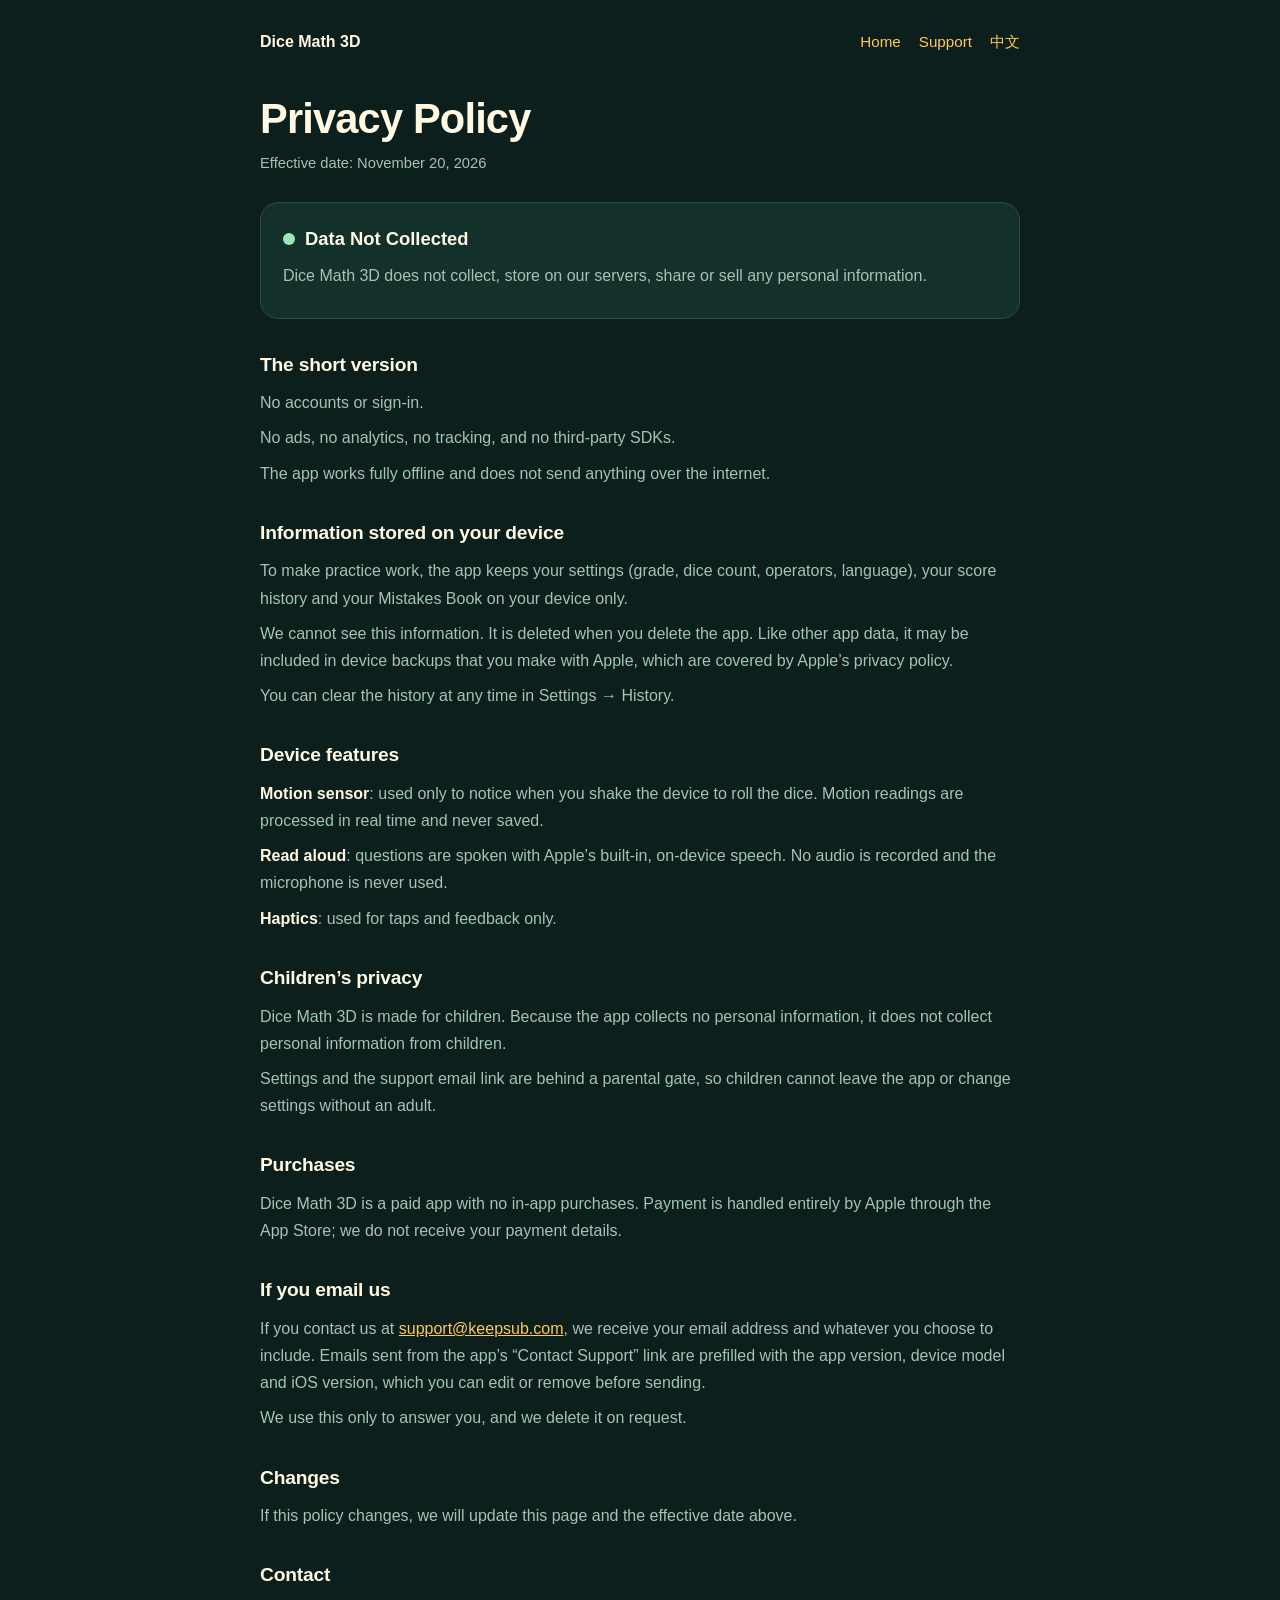
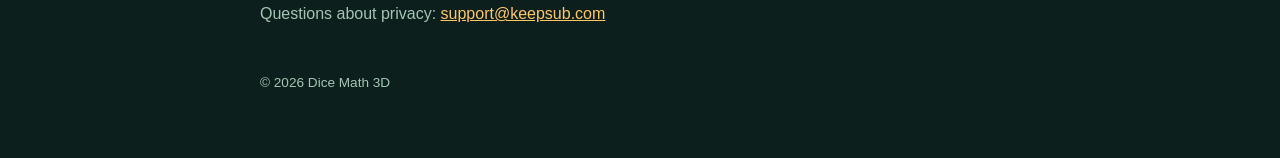
==== privacy.html @ 8037a476 "feat: add privacy policy (EN/zh) and link it from all pages Co-Authored-By: Claude Opus 5.5 <noreply" ====
<!DOCTYPE html>
<html lang="en">
<head>
<meta charset="UTF-8">
<meta name="viewport" content="width=device-width, initial-scale=1.0">
<title>Privacy Policy - Dice Math 3D</title>
<link rel="icon" href="app-icon.png">
<style>
:root { --bg:#0d1f1c;--text:#fff8e2;--muted:#a3c4b3;--accent:#ffc761;--card:#14302b;--border:#2e4a42;--ok:#9be6ba; }
* { box-sizing: border-box; margin: 0; padding: 0; }
body { font-family: -apple-system, BlinkMacSystemFont, "SF Pro Text", "Segoe UI", Roboto, "PingFang SC", sans-serif;
  background: var(--bg); color: var(--text); line-height: 1.7; padding: 28px 16px 64px; }
.wrap { max-width: 760px; margin: 0 auto; }
header { display: flex; justify-content: space-between; align-items: center; flex-wrap: wrap; gap: 12px; margin-bottom: 40px; }
nav a { color: var(--accent); text-decoration: none; margin-left: 18px; font-size: .95rem; }
nav a:first-child { margin-left: 0; }
h1 { font-size: clamp(2rem, 6vw, 2.6rem); letter-spacing: -0.02em; line-height: 1.15; margin-bottom: 6px; }
.date { color: var(--muted); font-size: .92rem; }
.label { background: var(--card); border: 1px solid var(--border); border-radius: 18px; padding: 20px 22px; margin: 26px 0 8px; }
.badge { display: flex; align-items: center; gap: 10px; font-weight: 700; font-size: 1.15rem; }
.dot { width: 12px; height: 12px; border-radius: 50%; background: var(--ok); flex-shrink: 0; }
h2 { font-size: 1.2rem; margin: 30px 0 8px; letter-spacing: -0.01em; }
p { color: var(--muted); margin: 8px 0; }
p strong { color: var(--text); }
a { color: var(--accent); }
footer { margin-top: 44px; color: var(--muted); font-size: .85rem; }
</style>
</head>
<body>
<div class="wrap">
<header><strong>Dice Math 3D</strong><nav><a href="index.html">Home</a><a href="support.html">Support</a><a href="privacy_zh.html">中文</a></nav></header>
<h1>Privacy Policy</h1>
<p class="date">Effective date: November 20, 2026</p>
<div class="label"><div class="badge"><span class="dot"></span>Data Not Collected</div><p>Dice Math 3D does not collect, store on our servers, share or sell any personal information.</p></div>
<h2>The short version</h2><p>No accounts or sign-in.</p><p>No ads, no analytics, no tracking, and no third-party SDKs.</p><p>The app works fully offline and does not send anything over the internet.</p><h2>Information stored on your device</h2><p>To make practice work, the app keeps your settings (grade, dice count, operators, language), your score history and your Mistakes Book on your device only.</p><p>We cannot see this information. It is deleted when you delete the app. Like other app data, it may be included in device backups that you make with Apple, which are covered by Apple’s privacy policy.</p><p>You can clear the history at any time in Settings → History.</p><h2>Device features</h2><p><strong>Motion sensor</strong>: used only to notice when you shake the device to roll the dice. Motion readings are processed in real time and never saved.</p><p><strong>Read aloud</strong>: questions are spoken with Apple’s built-in, on-device speech. No audio is recorded and the microphone is never used.</p><p><strong>Haptics</strong>: used for taps and feedback only.</p><h2>Children’s privacy</h2><p>Dice Math 3D is made for children. Because the app collects no personal information, it does not collect personal information from children.</p><p>Settings and the support email link are behind a parental gate, so children cannot leave the app or change settings without an adult.</p><h2>Purchases</h2><p>Dice Math 3D is a paid app with no in-app purchases. Payment is handled entirely by Apple through the App Store; we do not receive your payment details.</p><h2>If you email us</h2><p>If you contact us at <a href="mailto:support@keepsub.com">support@keepsub.com</a>, we receive your email address and whatever you choose to include. Emails sent from the app’s “Contact Support” link are prefilled with the app version, device model and iOS version, which you can edit or remove before sending.</p><p>We use this only to answer you, and we delete it on request.</p><h2>Changes</h2><p>If this policy changes, we will update this page and the effective date above.</p><h2>Contact</h2><p>Questions about privacy: <a href="mailto:support@keepsub.com">support@keepsub.com</a></p>
<footer>© 2026 Dice Math 3D</footer>
</div>
</body>
</html>
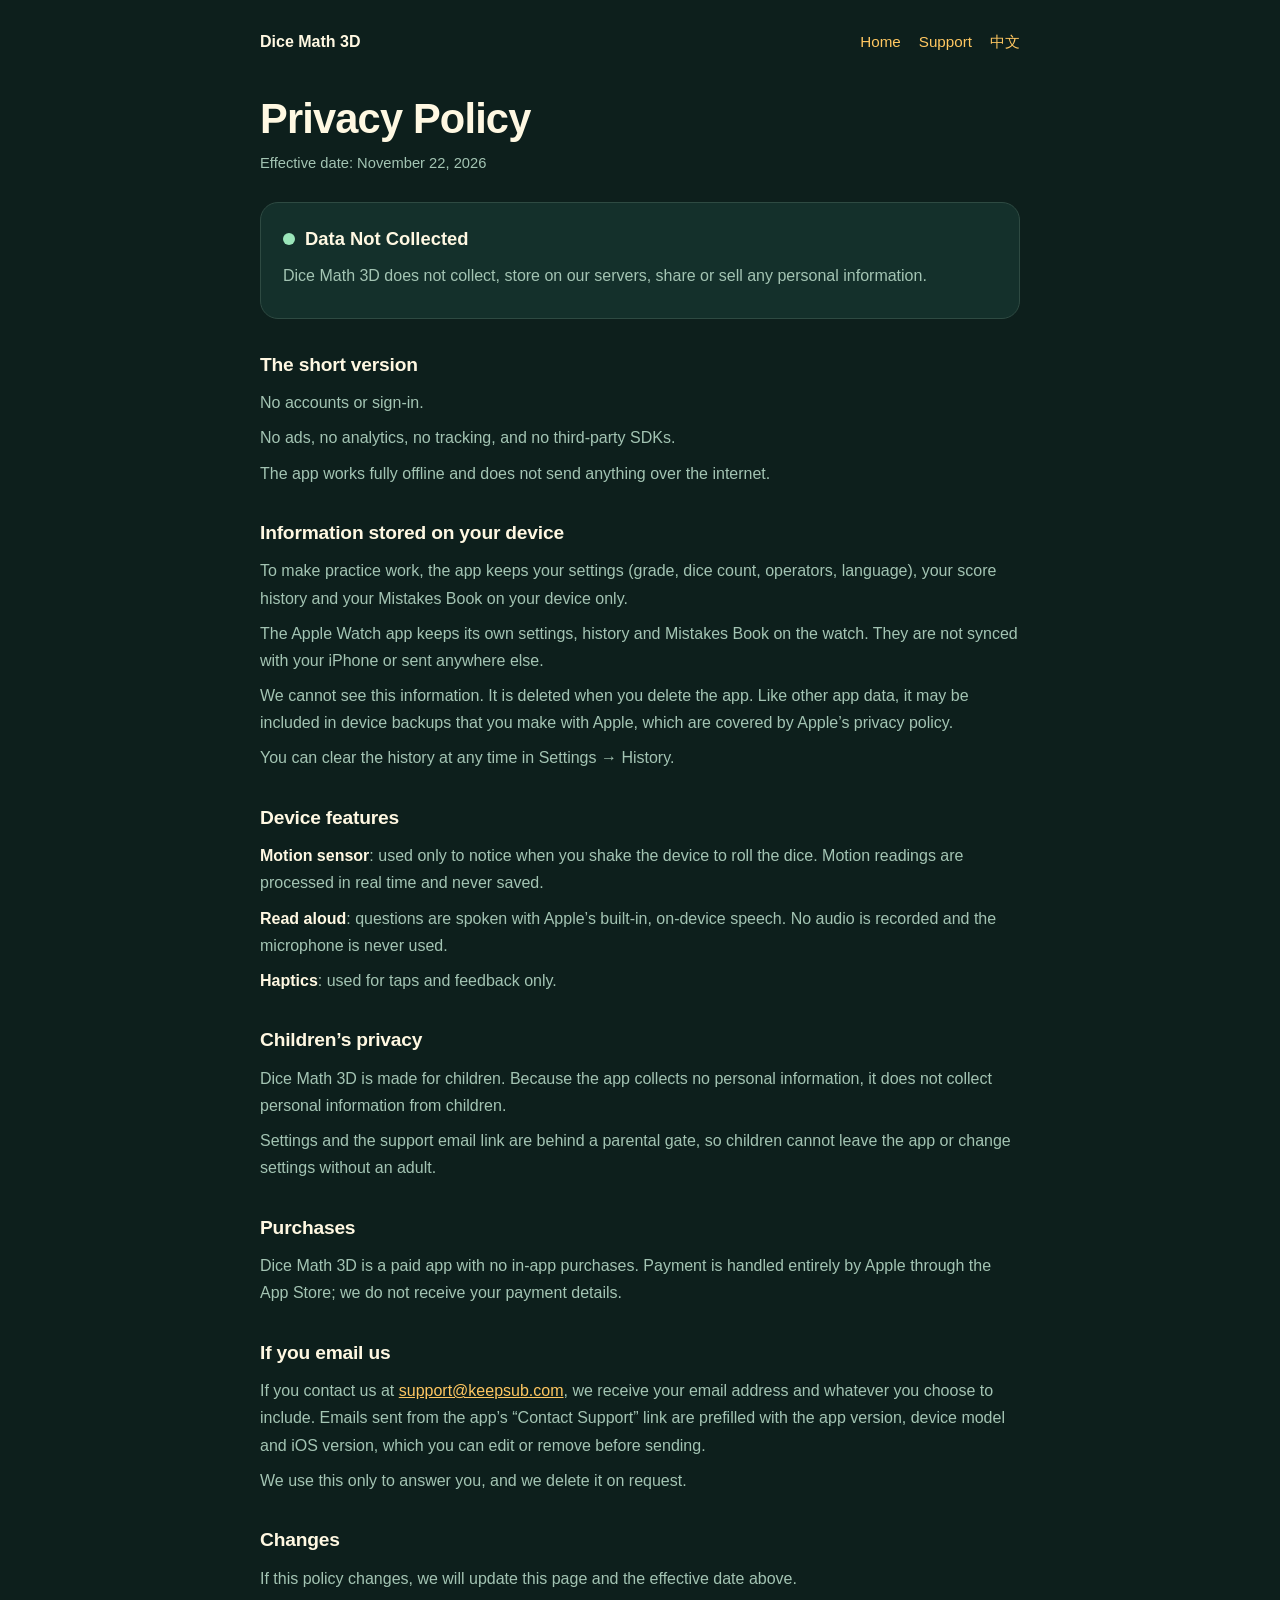
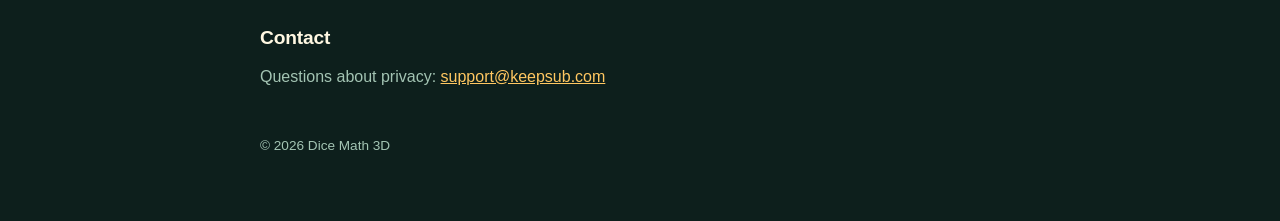
==== commit 2410d7f5: "docs: mention Apple Watch app on landing, support and privacy pages Co-Authored-By: Claude Opus 5.5 " ====
--- a/privacy.html
+++ b/privacy.html
@@ -30,9 +30,9 @@
 <div class="wrap">
 <header><strong>Dice Math 3D</strong><nav><a href="index.html">Home</a><a href="support.html">Support</a><a href="privacy_zh.html">中文</a></nav></header>
 <h1>Privacy Policy</h1>
-<p class="date">Effective date: November 20, 2026</p>
+<p class="date">Effective date: November 22, 2026</p>
 <div class="label"><div class="badge"><span class="dot"></span>Data Not Collected</div><p>Dice Math 3D does not collect, store on our servers, share or sell any personal information.</p></div>
-<h2>The short version</h2><p>No accounts or sign-in.</p><p>No ads, no analytics, no tracking, and no third-party SDKs.</p><p>The app works fully offline and does not send anything over the internet.</p><h2>Information stored on your device</h2><p>To make practice work, the app keeps your settings (grade, dice count, operators, language), your score history and your Mistakes Book on your device only.</p><p>We cannot see this information. It is deleted when you delete the app. Like other app data, it may be included in device backups that you make with Apple, which are covered by Apple’s privacy policy.</p><p>You can clear the history at any time in Settings → History.</p><h2>Device features</h2><p><strong>Motion sensor</strong>: used only to notice when you shake the device to roll the dice. Motion readings are processed in real time and never saved.</p><p><strong>Read aloud</strong>: questions are spoken with Apple’s built-in, on-device speech. No audio is recorded and the microphone is never used.</p><p><strong>Haptics</strong>: used for taps and feedback only.</p><h2>Children’s privacy</h2><p>Dice Math 3D is made for children. Because the app collects no personal information, it does not collect personal information from children.</p><p>Settings and the support email link are behind a parental gate, so children cannot leave the app or change settings without an adult.</p><h2>Purchases</h2><p>Dice Math 3D is a paid app with no in-app purchases. Payment is handled entirely by Apple through the App Store; we do not receive your payment details.</p><h2>If you email us</h2><p>If you contact us at <a href="mailto:support@keepsub.com">support@keepsub.com</a>, we receive your email address and whatever you choose to include. Emails sent from the app’s “Contact Support” link are prefilled with the app version, device model and iOS version, which you can edit or remove before sending.</p><p>We use this only to answer you, and we delete it on request.</p><h2>Changes</h2><p>If this policy changes, we will update this page and the effective date above.</p><h2>Contact</h2><p>Questions about privacy: <a href="mailto:support@keepsub.com">support@keepsub.com</a></p>
+<h2>The short version</h2><p>No accounts or sign-in.</p><p>No ads, no analytics, no tracking, and no third-party SDKs.</p><p>The app works fully offline and does not send anything over the internet.</p><h2>Information stored on your device</h2><p>To make practice work, the app keeps your settings (grade, dice count, operators, language), your score history and your Mistakes Book on your device only.</p><p>The Apple Watch app keeps its own settings, history and Mistakes Book on the watch. They are not synced with your iPhone or sent anywhere else.</p><p>We cannot see this information. It is deleted when you delete the app. Like other app data, it may be included in device backups that you make with Apple, which are covered by Apple’s privacy policy.</p><p>You can clear the history at any time in Settings → History.</p><h2>Device features</h2><p><strong>Motion sensor</strong>: used only to notice when you shake the device to roll the dice. Motion readings are processed in real time and never saved.</p><p><strong>Read aloud</strong>: questions are spoken with Apple’s built-in, on-device speech. No audio is recorded and the microphone is never used.</p><p><strong>Haptics</strong>: used for taps and feedback only.</p><h2>Children’s privacy</h2><p>Dice Math 3D is made for children. Because the app collects no personal information, it does not collect personal information from children.</p><p>Settings and the support email link are behind a parental gate, so children cannot leave the app or change settings without an adult.</p><h2>Purchases</h2><p>Dice Math 3D is a paid app with no in-app purchases. Payment is handled entirely by Apple through the App Store; we do not receive your payment details.</p><h2>If you email us</h2><p>If you contact us at <a href="mailto:support@keepsub.com">support@keepsub.com</a>, we receive your email address and whatever you choose to include. Emails sent from the app’s “Contact Support” link are prefilled with the app version, device model and iOS version, which you can edit or remove before sending.</p><p>We use this only to answer you, and we delete it on request.</p><h2>Changes</h2><p>If this policy changes, we will update this page and the effective date above.</p><h2>Contact</h2><p>Questions about privacy: <a href="mailto:support@keepsub.com">support@keepsub.com</a></p>
 <footer>© 2026 Dice Math 3D</footer>
 </div>
 </body>
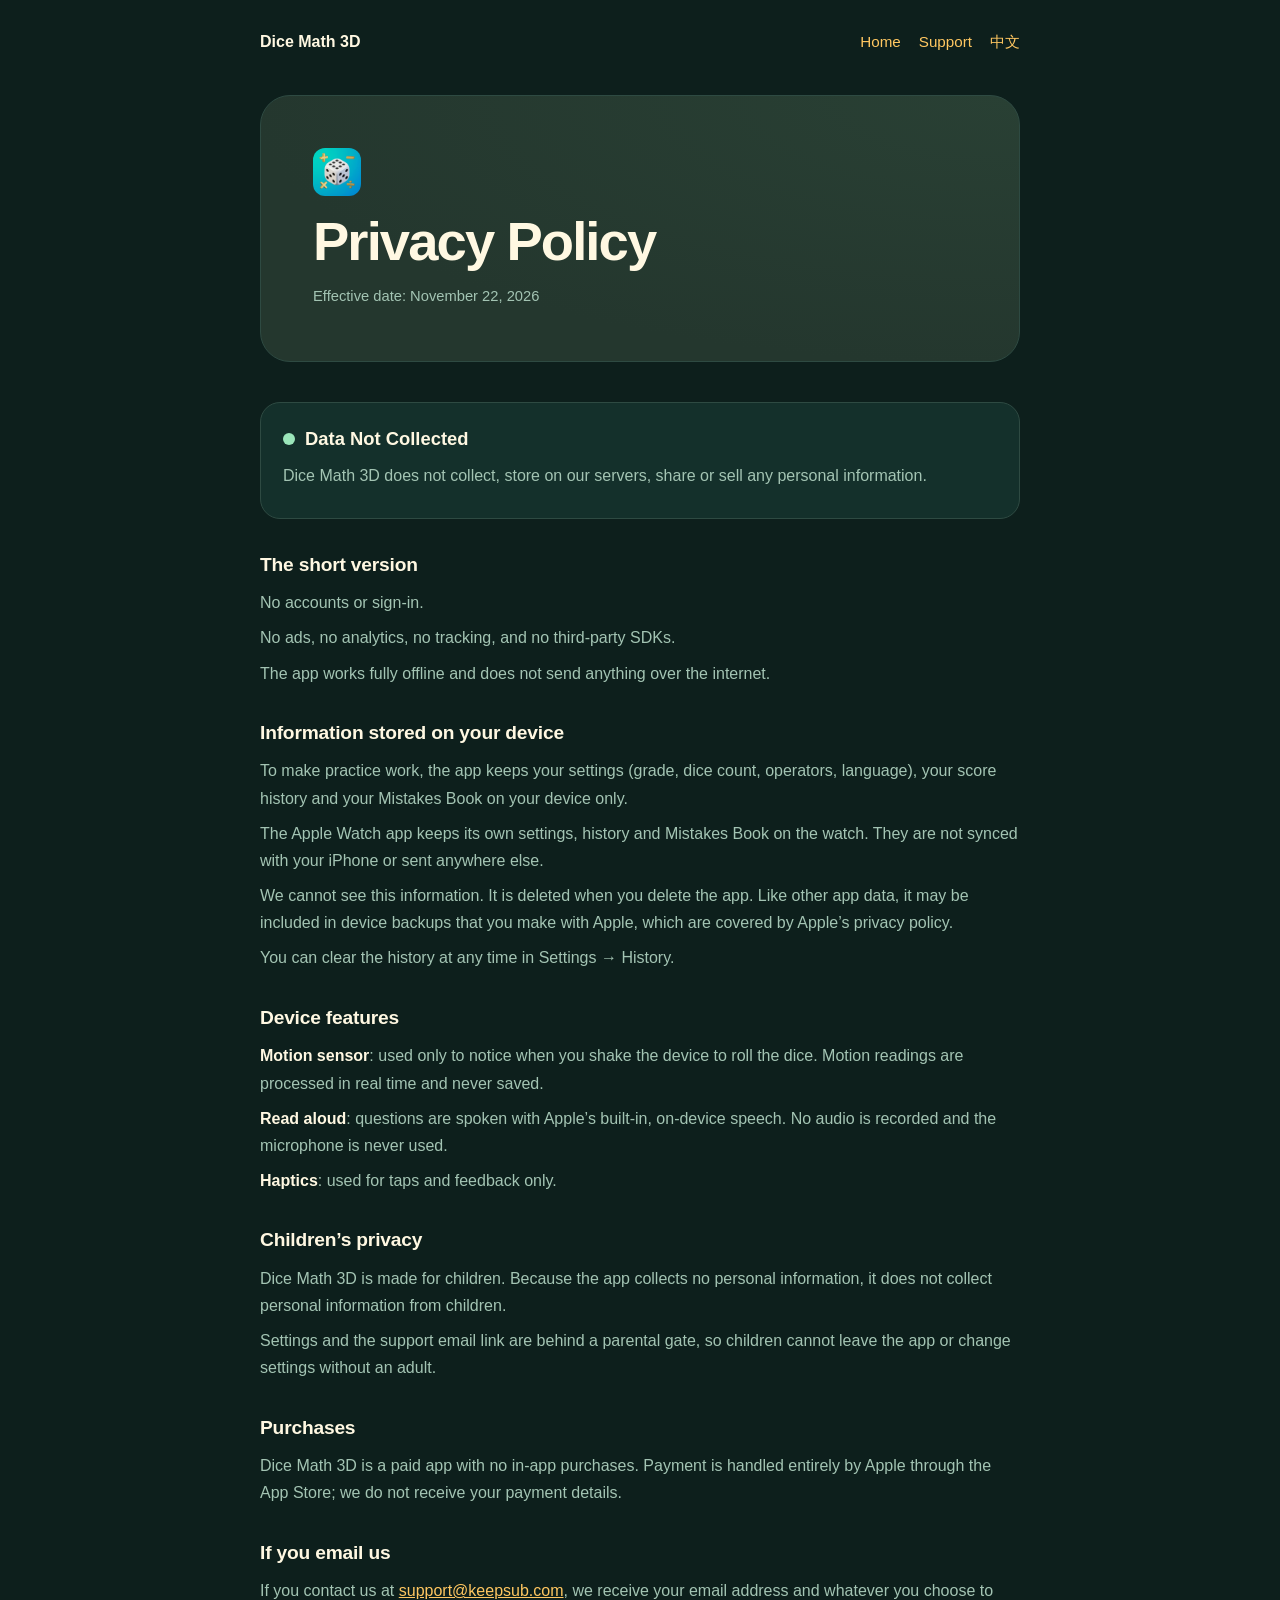
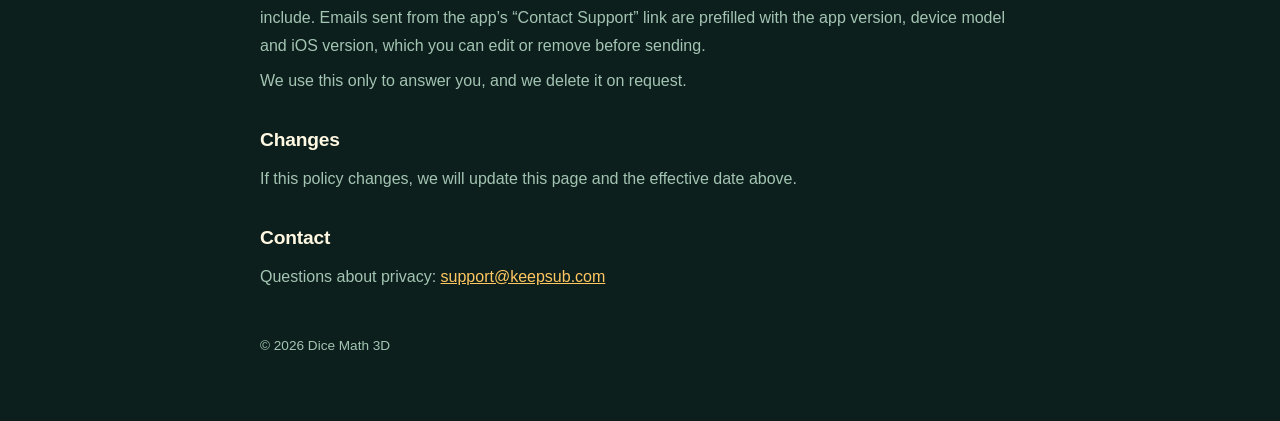
==== commit faa31c03: "Match support and privacy pages to the homepage" ====
--- a/privacy.html
+++ b/privacy.html
@@ -25,12 +25,13 @@
 a { color: var(--accent); }
 footer { margin-top: 44px; color: var(--muted); font-size: .85rem; }
 </style>
+<link rel="stylesheet" href="documents.css?v=1">
 </head>
-<body>
+<body class="product-document">
 <div class="wrap">
 <header><strong>Dice Math 3D</strong><nav><a href="index.html">Home</a><a href="support.html">Support</a><a href="privacy_zh.html">中文</a></nav></header>
-<h1>Privacy Policy</h1>
-<p class="date">Effective date: November 22, 2026</p>
+<div class="document-hero"><img src="app-icon.png" alt="" width="48" height="48"><h1>Privacy Policy</h1>
+<p class="date">Effective date: November 22, 2026</p></div>
 <div class="label"><div class="badge"><span class="dot"></span>Data Not Collected</div><p>Dice Math 3D does not collect, store on our servers, share or sell any personal information.</p></div>
 <h2>The short version</h2><p>No accounts or sign-in.</p><p>No ads, no analytics, no tracking, and no third-party SDKs.</p><p>The app works fully offline and does not send anything over the internet.</p><h2>Information stored on your device</h2><p>To make practice work, the app keeps your settings (grade, dice count, operators, language), your score history and your Mistakes Book on your device only.</p><p>The Apple Watch app keeps its own settings, history and Mistakes Book on the watch. They are not synced with your iPhone or sent anywhere else.</p><p>We cannot see this information. It is deleted when you delete the app. Like other app data, it may be included in device backups that you make with Apple, which are covered by Apple’s privacy policy.</p><p>You can clear the history at any time in Settings → History.</p><h2>Device features</h2><p><strong>Motion sensor</strong>: used only to notice when you shake the device to roll the dice. Motion readings are processed in real time and never saved.</p><p><strong>Read aloud</strong>: questions are spoken with Apple’s built-in, on-device speech. No audio is recorded and the microphone is never used.</p><p><strong>Haptics</strong>: used for taps and feedback only.</p><h2>Children’s privacy</h2><p>Dice Math 3D is made for children. Because the app collects no personal information, it does not collect personal information from children.</p><p>Settings and the support email link are behind a parental gate, so children cannot leave the app or change settings without an adult.</p><h2>Purchases</h2><p>Dice Math 3D is a paid app with no in-app purchases. Payment is handled entirely by Apple through the App Store; we do not receive your payment details.</p><h2>If you email us</h2><p>If you contact us at <a href="mailto:support@keepsub.com">support@keepsub.com</a>, we receive your email address and whatever you choose to include. Emails sent from the app’s “Contact Support” link are prefilled with the app version, device model and iOS version, which you can edit or remove before sending.</p><p>We use this only to answer you, and we delete it on request.</p><h2>Changes</h2><p>If this policy changes, we will update this page and the effective date above.</p><h2>Contact</h2><p>Questions about privacy: <a href="mailto:support@keepsub.com">support@keepsub.com</a></p>
 <footer>© 2026 Dice Math 3D</footer>
--- a/documents.css
+++ b/documents.css
@@ -0,0 +1,39 @@
+/* Support and privacy share the homepage's palette and card styling. */
+.product-document {
+  --document-border: var(--border);
+  --document-surface: var(--card);
+}
+.document-hero {
+  margin: 0 0 clamp(24px, 4vw, 40px);
+  padding: clamp(22px, 6vw, 52px);
+  border: 1px solid var(--document-border);
+  border-radius: clamp(20px, 4vw, 30px);
+  background: radial-gradient(ellipse at top right, #294034, transparent 72%), #24372e;
+}
+.document-hero img {
+  display: block;
+  width: 48px;
+  height: 48px;
+  border-radius: 12px;
+  margin: 0 0 16px;
+}
+.product-document .document-hero h1 {
+  font-size: clamp(1.8rem, 5vw, 3.4rem);
+  line-height: 1.1;
+  letter-spacing: -.035em;
+  margin: 0;
+}
+.product-document .document-hero p {
+  max-width: 58ch;
+  margin: 12px 0 0;
+}
+.product-document :is(.summary, .mailcard, .card, .label, .faq) {
+  background: var(--document-surface);
+  border: 1px solid var(--document-border);
+  border-radius: 20px;
+}
+.product-document .faq { padding: 0 clamp(16px, 4vw, 26px); }
+.product-document .faq details:first-child { border-top: 0; }
+.product-document :is(h2, section[id]) { scroll-margin-top: 76px; }
+.product-document a { overflow-wrap: anywhere; }
+.product-document :focus-visible { outline: 2px solid var(--accent); outline-offset: 4px; }
